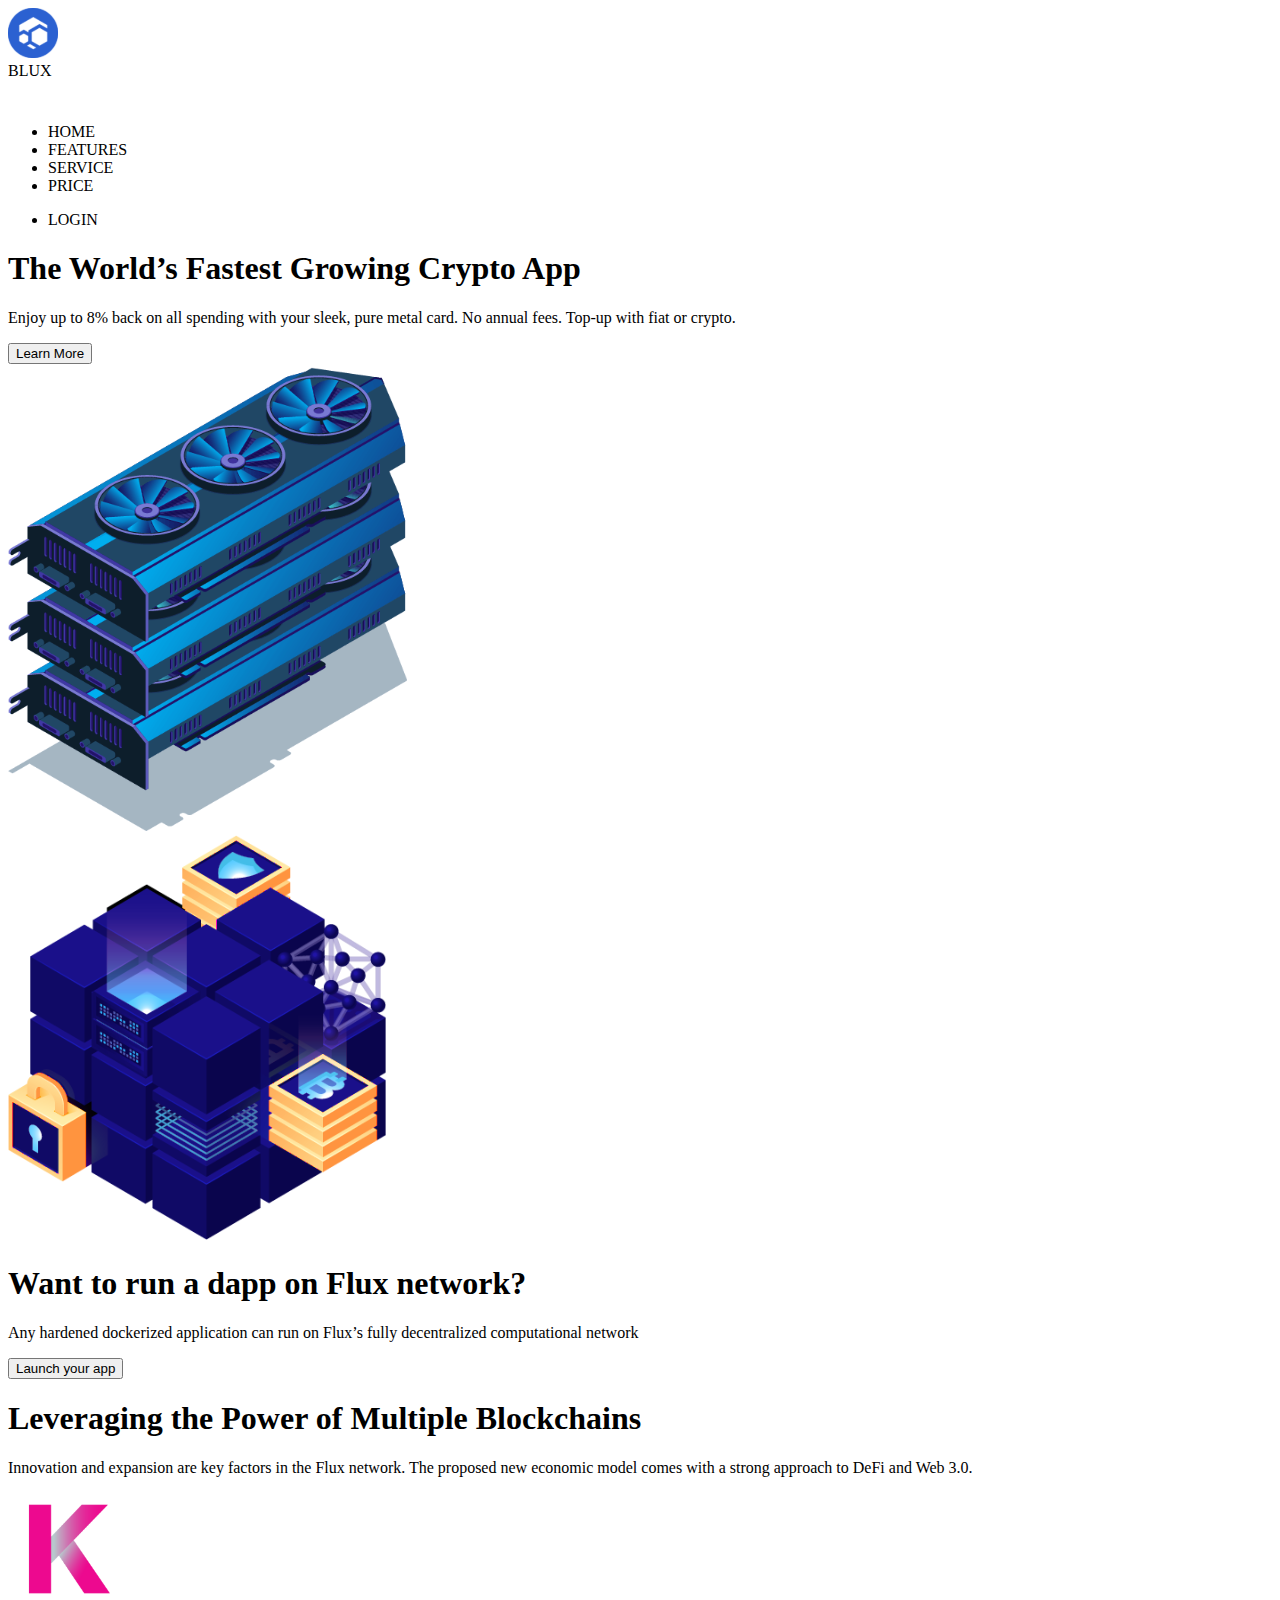
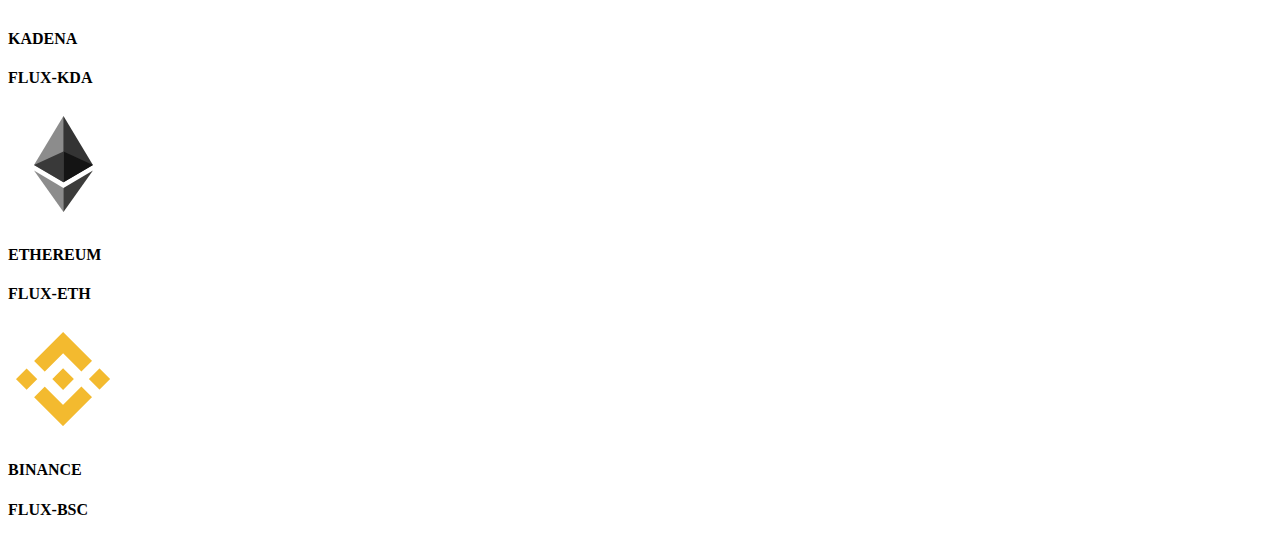
==== index.html @ 5a818ca9 "add required html, icons and images" ====
<!DOCTYPE html>
<html lang="en">
  <head>
    <meta charset="UTF-8" />
    <meta http-equiv="X-UA-Compatible" content="IE=edge" />
    <meta name="viewport" content="width=device-width, initial-scale=1.0" />
    <title>BLUX</title>
    <link rel="stylesheet" href="/style/style.css" />
  </head>
  <body>
    <div class="container">
      <header>
        <div class="logo">
          <a href="#"><img src="/icons/Flux 1.svg" alt="BLUX" /></a>
          <div class="logo-text">BLUX</div>
        </div>
        <img src="/icons/Menu.svg" alt="Menu" class="menu-btn" />
        <nav class="nav-elements">
          <ul>
            <li>HOME</li>
            <li>FEATURES</li>
            <li>SERVICE</li>
            <li>PRICE</li>
          </ul>
          <ul class="login-nav">
            <li>LOGIN</li>
          </ul>
        </nav>
      </header>
      <main>
        <section class="home-section" id="HOME">
          <div class="home-content">
            <h1>The World’s Fastest Growing Crypto App</h1>
            <p>
              Enjoy up to 8% back on all spending with your sleek, pure metal
              card. No annual fees. Top-up with fiat or crypto.
            </p>
            <button>Learn More</button>
          </div>

          <img src="/images/Crypto-home 1.svg" alt="" class="home-image" />
        </section>

        <section class="features-section" id="FEATURES">
          <img src="/images/Security 1.svg" alt="Security" />
          <div class="features-content">
            <h1>Want to run a dapp on Flux network?</h1>
            <p>
              Any hardened dockerized application can run on Flux’s fully
              decentralized computational network
            </p>
            <button>Launch your app</button>
          </div>
        </section>

        <section class="service-section" id="SERVICE">
          <h1>Leveraging the Power of Multiple Blockchains</h1>
          <p>
            Innovation and expansion are key factors in the Flux network. The
            proposed new economic model comes with a strong approach to DeFi and
            Web 3.0.
          </p>
        </section>

        <section class="price-section" id="PRICE">
          <div class="card">
            <img src="/icons/KADENA 1.svg" alt="Kadena" />
            <h4>KADENA</h4>
            <h4>FLUX-KDA</h4>
          </div>
          <div class="card">
            <img src="/icons/ETHEREUM.svg" alt="Ethereum" />
            <h4>ETHEREUM</h4>
            <h4>FLUX-ETH</h4>
          </div>
          <div class="card">
            <img src="/icons/BINANCE.svg" alt="Binance" />
            <h4>BINANCE</h4>
            <h4>FLUX-BSC</h4>
          </div>
        </section>
      </main>
    </div>
  </body>
</html>
---- style/style.css ----
:root {
  --primary-color: #2b61d1;
}
/*# sourceMappingURL=style.css.map */
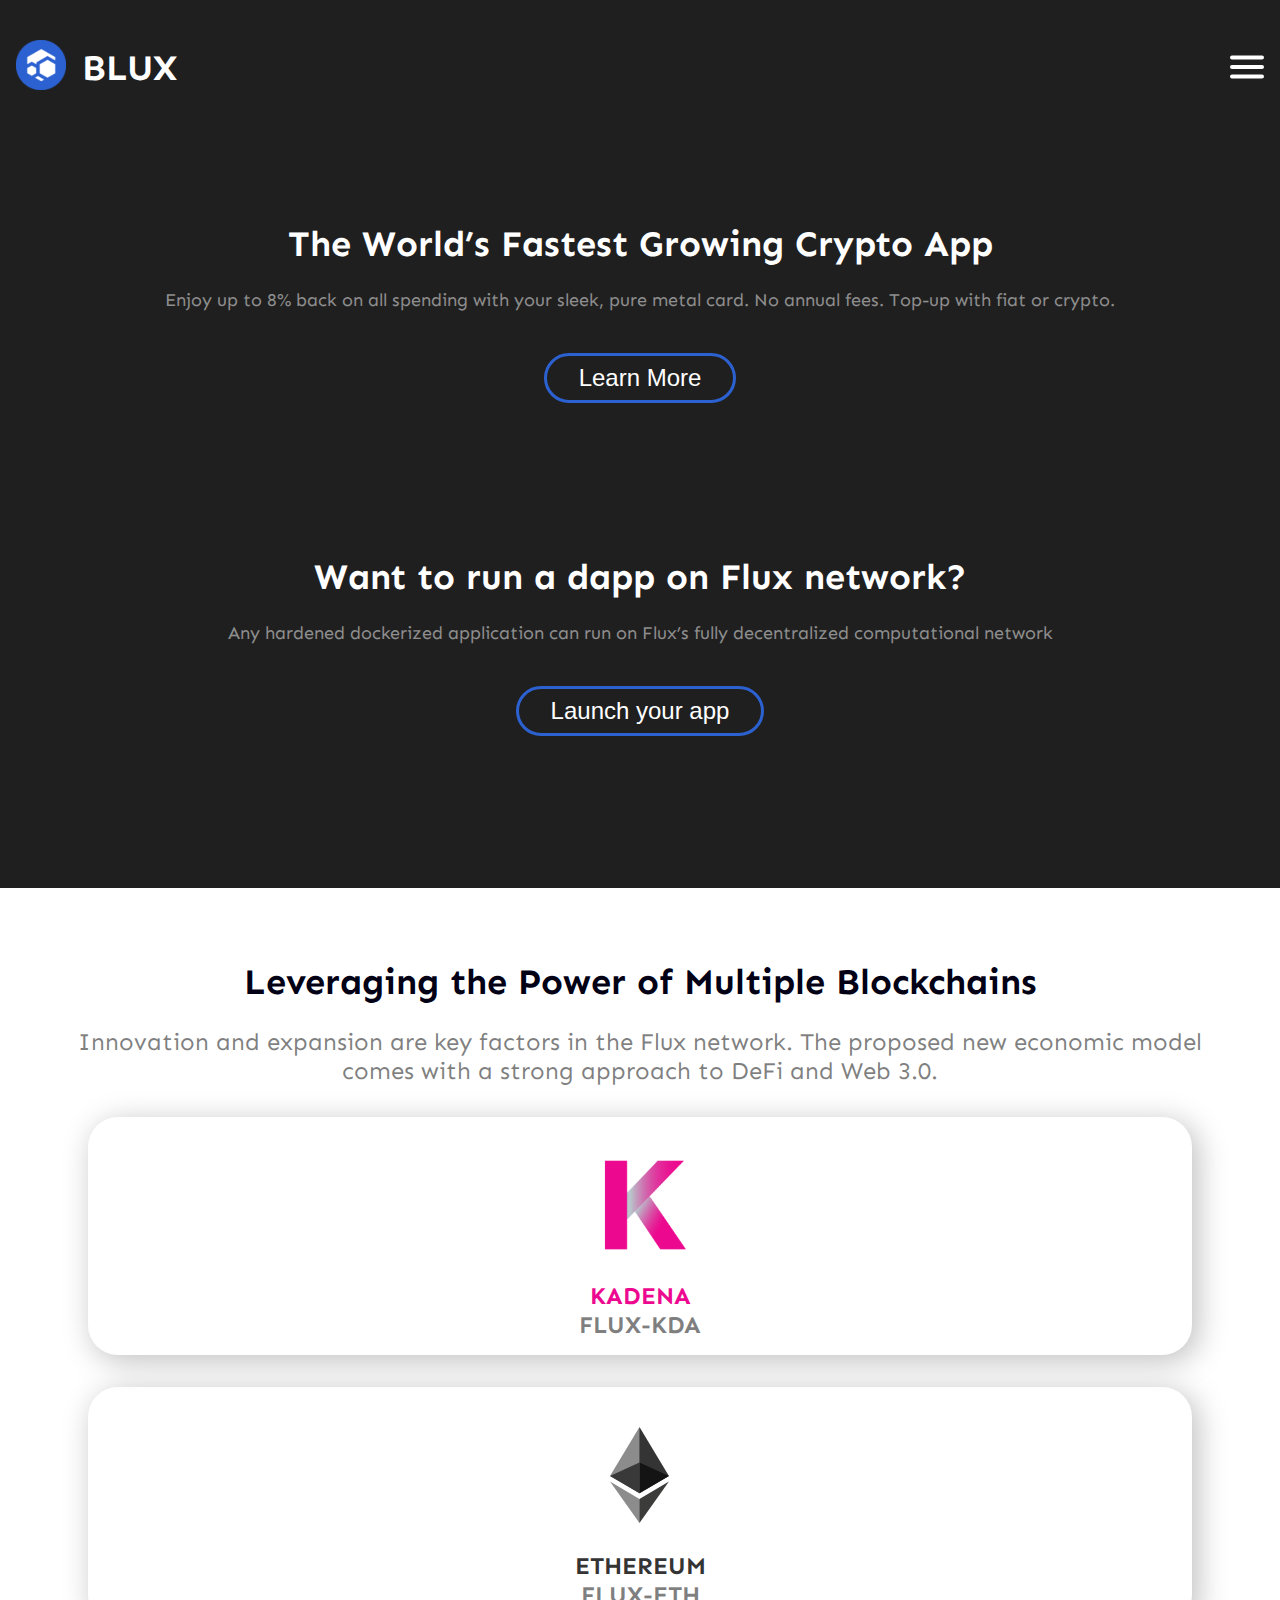
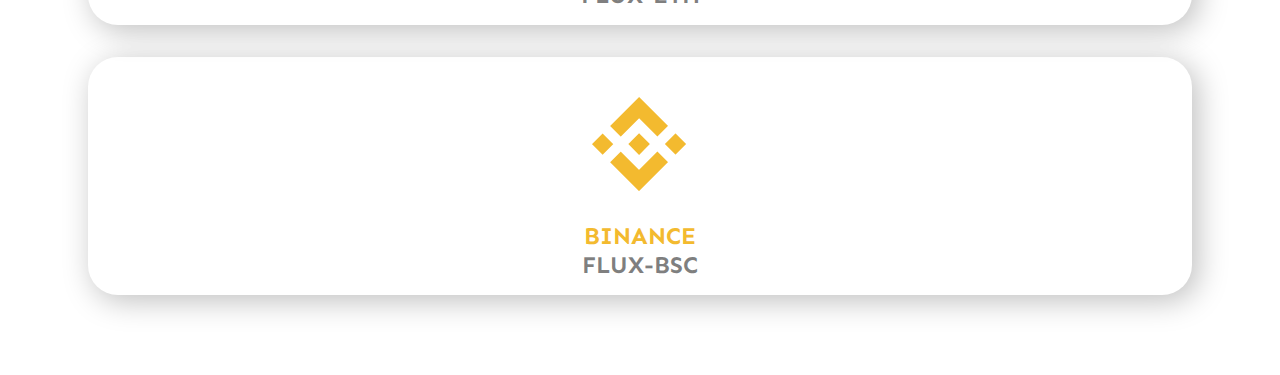
==== commit 3a328e1d: "add sass style for the mobile" ====
--- a/index.html
+++ b/index.html
@@ -5,16 +5,16 @@
     <meta http-equiv="X-UA-Compatible" content="IE=edge" />
     <meta name="viewport" content="width=device-width, initial-scale=1.0" />
     <title>BLUX</title>
-    <link rel="stylesheet" href="/style/style.css" />
+    <link rel="stylesheet" href="./style/style.css" />
   </head>
   <body>
     <div class="container">
       <header>
         <div class="logo">
-          <a href="#"><img src="/icons/Flux 1.svg" alt="BLUX" /></a>
+          <a href="#"><img src="./icons/Flux 1.svg" alt="BLUX" /></a>
           <div class="logo-text">BLUX</div>
         </div>
-        <img src="/icons/Menu.svg" alt="Menu" class="menu-btn" />
+        <img src="./icons/Menu.svg" alt="Menu" class="menu-btn" />
         <nav class="nav-elements">
           <ul>
             <li>HOME</li>
@@ -38,11 +38,11 @@
             <button>Learn More</button>
           </div>
 
-          <img src="/images/Crypto-home 1.svg" alt="" class="home-image" />
+          <img src="./images/Crypto-home 1.svg" alt="" class="home-image" />
         </section>
 
         <section class="features-section" id="FEATURES">
-          <img src="/images/Security 1.svg" alt="Security" />
+          <img src="./images/Security 1.svg" alt="Security" />
           <div class="features-content">
             <h1>Want to run a dapp on Flux network?</h1>
             <p>
@@ -52,33 +52,34 @@
             <button>Launch your app</button>
           </div>
         </section>
+        <div class="section-two">
+          <section class="service-section" id="SERVICE">
+            <h1>Leveraging the Power of Multiple Blockchains</h1>
+            <p>
+              Innovation and expansion are key factors in the Flux network. The
+              proposed new economic model comes with a strong approach to DeFi
+              and Web 3.0.
+            </p>
+          </section>
 
-        <section class="service-section" id="SERVICE">
-          <h1>Leveraging the Power of Multiple Blockchains</h1>
-          <p>
-            Innovation and expansion are key factors in the Flux network. The
-            proposed new economic model comes with a strong approach to DeFi and
-            Web 3.0.
-          </p>
-        </section>
-
-        <section class="price-section" id="PRICE">
-          <div class="card">
-            <img src="/icons/KADENA 1.svg" alt="Kadena" />
-            <h4>KADENA</h4>
-            <h4>FLUX-KDA</h4>
-          </div>
-          <div class="card">
-            <img src="/icons/ETHEREUM.svg" alt="Ethereum" />
-            <h4>ETHEREUM</h4>
-            <h4>FLUX-ETH</h4>
-          </div>
-          <div class="card">
-            <img src="/icons/BINANCE.svg" alt="Binance" />
-            <h4>BINANCE</h4>
-            <h4>FLUX-BSC</h4>
-          </div>
-        </section>
+          <section class="price-section" id="PRICE">
+            <div class="card">
+              <img src="./icons/KADENA 1.svg" alt="Kadena" />
+              <h4 class="kadena">KADENA</h4>
+              <h4 class="card-flux">FLUX-KDA</h4>
+            </div>
+            <div class="card">
+              <img src="./icons/ETHEREUM.svg" alt="Ethereum" />
+              <h4 class="ethereum">ETHEREUM</h4>
+              <h4 class="card-flux">FLUX-ETH</h4>
+            </div>
+            <div class="card">
+              <img src="./icons/BINANCE.svg" alt="Binance" />
+              <h4 class="binance">BINANCE</h4>
+              <h4 class="card-flux">FLUX-BSC</h4>
+            </div>
+          </section>
+        </div>
       </main>
     </div>
   </body>
--- a/style/style.css
+++ b/style/style.css
@@ -1,4 +1,126 @@
+@import url("https://fonts.googleapis.com/css2?family=Sen:wght@400;700&display=swap");
 :root {
   --primary-color: #2b61d1;
 }
+
+body {
+  background-color: #201f1f;
+  color: #ffffff;
+  font-family: "Sen", sans-serif;
+  margin: 0px;
+}
+
+h1 {
+  font-size: 36px;
+}
+
+h4 {
+  font-size: 24px;
+  padding: 0;
+  margin: 0;
+}
+
+p {
+  font-size: 18px;
+  color: rgba(255, 255, 255, 0.5);
+}
+
+button {
+  border: var(--primary-color) 0.2rem solid;
+  border-radius: 60px;
+  color: #ffffff;
+  background-color: rgba(0, 0, 0, 0);
+  font-size: 24px;
+  padding: 0.5rem 2rem;
+  margin: 1.5rem 0;
+}
+
+header {
+  margin: 2.5rem 1rem;
+  display: -webkit-box;
+  display: -ms-flexbox;
+  display: flex;
+  -webkit-box-pack: justify;
+      -ms-flex-pack: justify;
+          justify-content: space-between;
+}
+
+header .nav-elements {
+  display: none;
+}
+
+header .logo {
+  display: -webkit-box;
+  display: -ms-flexbox;
+  display: flex;
+  -webkit-box-align: center;
+      -ms-flex-align: center;
+          align-items: center;
+  gap: 1rem;
+}
+
+header .logo .logo-text {
+  font-weight: bold;
+  font-size: 36px;
+}
+
+.home-section {
+  text-align: center;
+  margin: 8rem 4rem;
+}
+
+.home-section img {
+  display: none;
+}
+
+.features-section {
+  text-align: center;
+  margin: 8rem 4rem;
+}
+
+.features-section img {
+  display: none;
+}
+
+.section-two {
+  margin: 0;
+  padding: 0;
+  background-color: #ffffff;
+  color: #020015;
+  text-align: center;
+  padding: 3rem 3.5rem;
+}
+
+.section-two p {
+  color: rgba(0, 0, 0, 0.5);
+  font-size: 24px;
+}
+
+.section-two .price-section .card {
+  margin: 2rem;
+  border-radius: 30px;
+  -webkit-box-shadow: 5.27px 5.27px 30px rgba(0, 0, 0, 0.25);
+          box-shadow: 5.27px 5.27px 30px rgba(0, 0, 0, 0.25);
+  padding: 1rem 0;
+}
+
+.section-two .price-section .card .card-flux {
+  color: rgba(0, 0, 0, 0.5);
+}
+
+.section-two .price-section .card img {
+  margin: 1rem 0;
+}
+
+.section-two .price-section .card .kadena {
+  color: #ed098f;
+}
+
+.section-two .price-section .card .ethereum {
+  color: #343434;
+}
+
+.section-two .price-section .card .binance {
+  color: #f3ba2f;
+}
 /*# sourceMappingURL=style.css.map */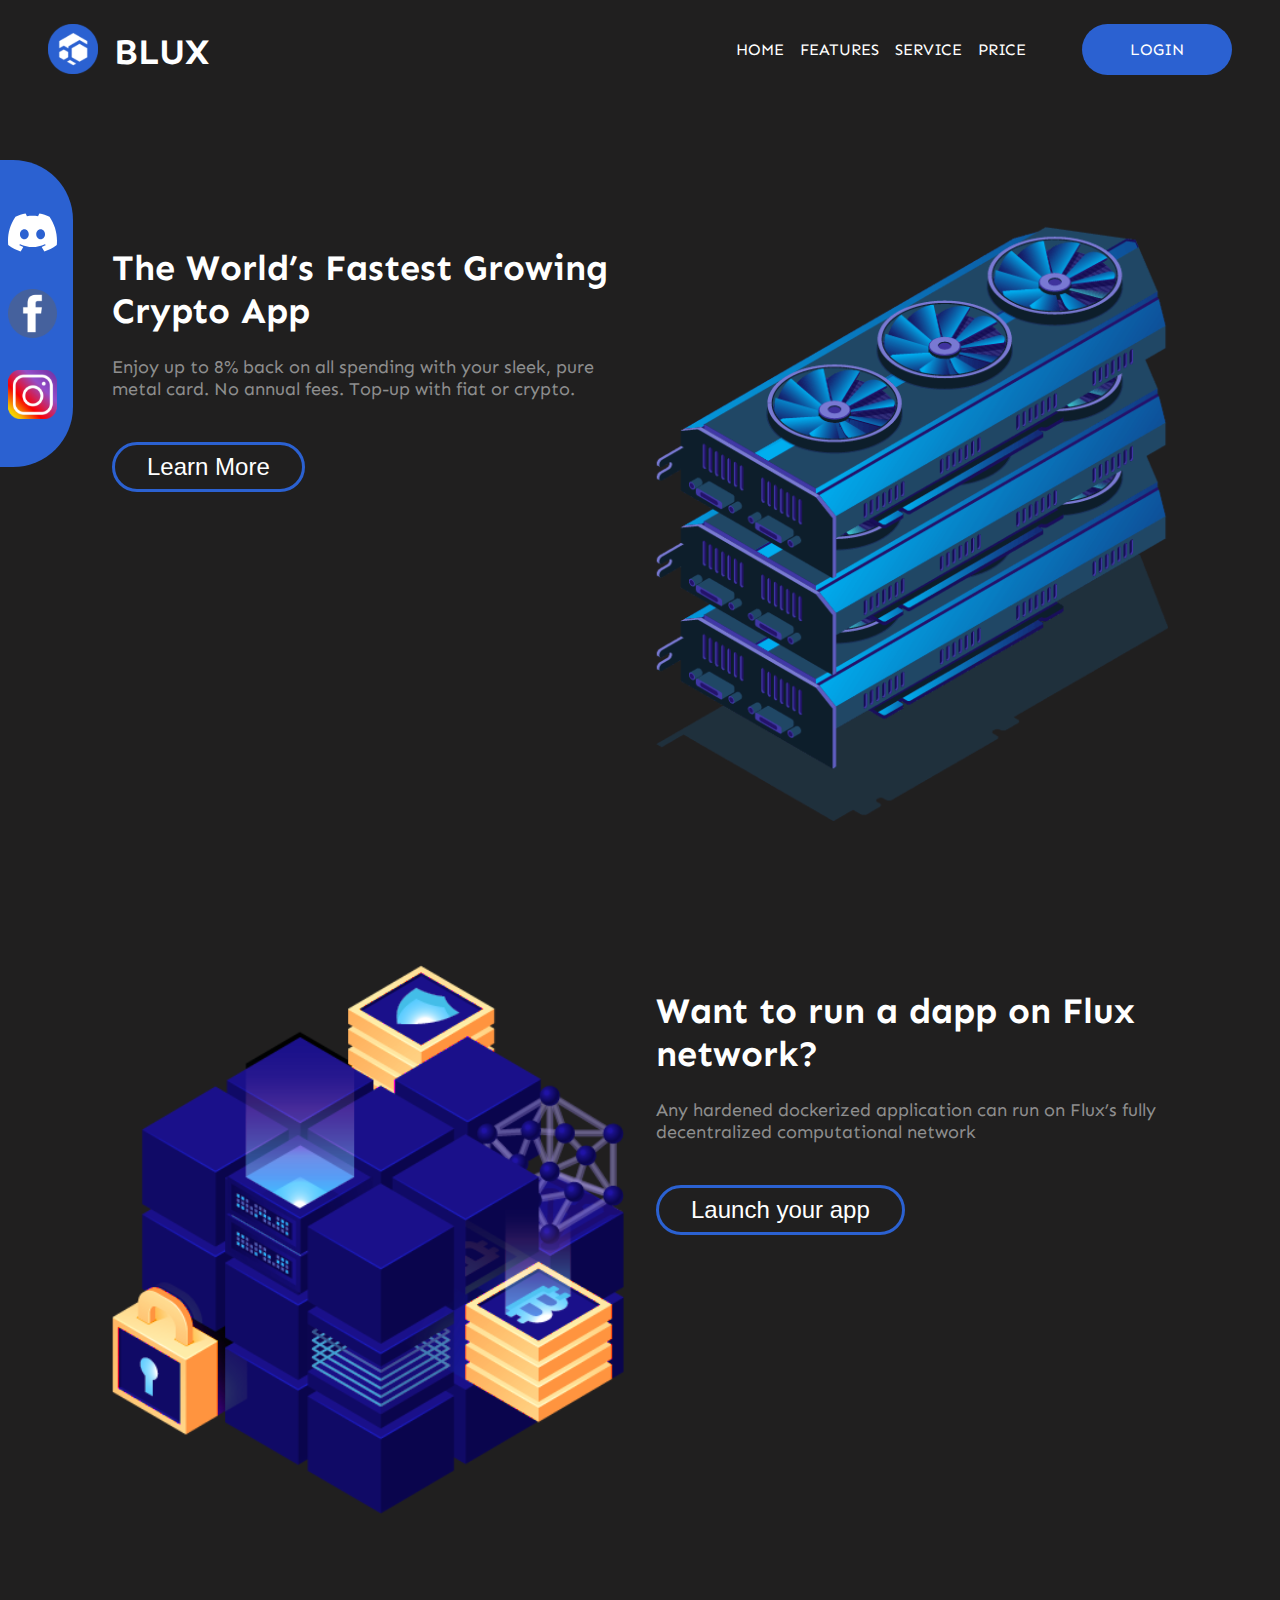
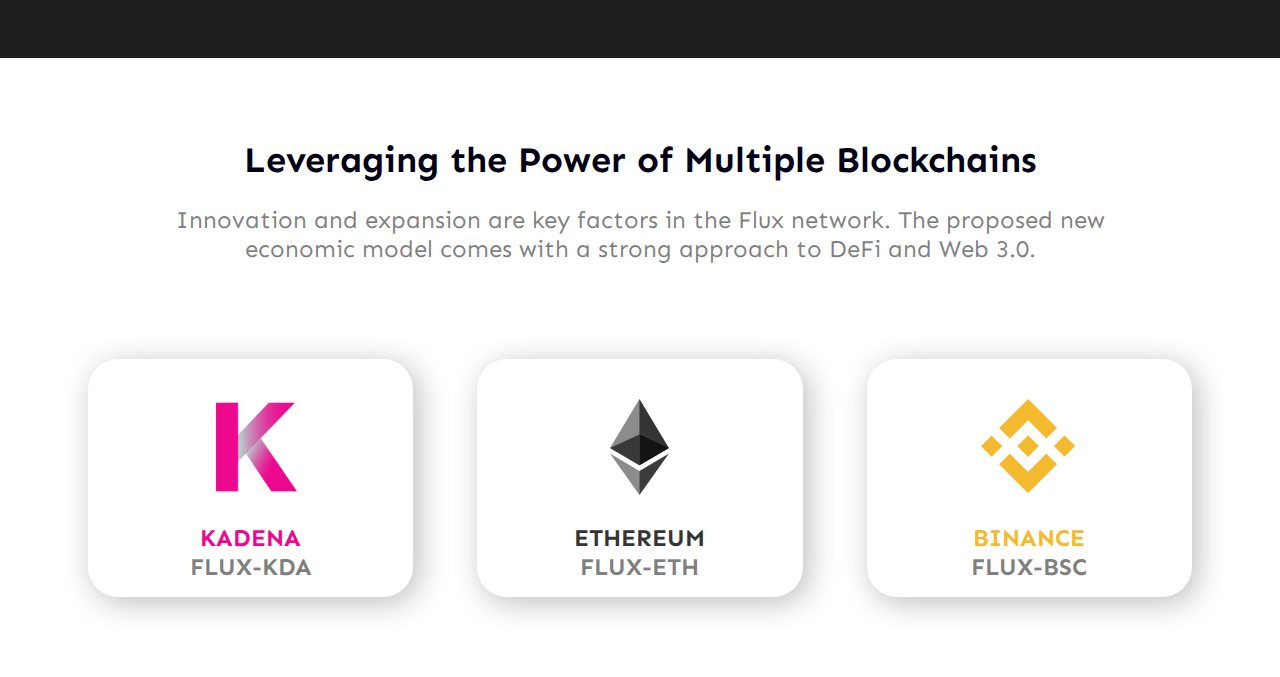
==== commit 9523a3f1: "add sass for the tablet and desktop version" ====
--- a/index.html
+++ b/index.html
@@ -16,18 +16,26 @@
         </div>
         <img src="./icons/Menu.svg" alt="Menu" class="menu-btn" />
         <nav class="nav-elements">
+          <div class="close-btn">&times;</div>
           <ul>
-            <li>HOME</li>
-            <li>FEATURES</li>
-            <li>SERVICE</li>
-            <li>PRICE</li>
+            <li><a href="#">HOME</a></li>
+            <li><a href="#">FEATURES</a></li>
+            <li><a href="#">SERVICE</a></li>
+            <li><a href="#">PRICE</a></li>
           </ul>
           <ul class="login-nav">
-            <li>LOGIN</li>
+            <li><a href="#" class="login">LOGIN</a></li>
           </ul>
         </nav>
       </header>
       <main>
+        <div class="social">
+          <div class="social-icon">
+            <img src="./icons/discord-icon 1.svg" alt="discord" />
+            <img src="./icons/facebook 1.svg" alt="facebook" />
+            <img src="./icons/instagram 1.svg" alt="instagram" />
+          </div>
+        </div>
         <section class="home-section" id="HOME">
           <div class="home-content">
             <h1>The World’s Fastest Growing Crypto App</h1>
@@ -42,7 +50,11 @@
         </section>
 
         <section class="features-section" id="FEATURES">
-          <img src="./images/Security 1.svg" alt="Security" />
+          <img
+            src="./images/Security 1.svg"
+            alt="Security"
+            class="features-image"
+          />
           <div class="features-content">
             <h1>Want to run a dapp on Flux network?</h1>
             <p>
--- a/style/style.css
+++ b/style/style.css
@@ -8,6 +8,15 @@
   color: #ffffff;
   font-family: "Sen", sans-serif;
   margin: 0px;
+}
+
+li {
+  list-style: none;
+}
+
+a {
+  text-decoration: none;
+  color: #ffffff;
 }
 
 h1 {
@@ -69,7 +78,11 @@
   margin: 8rem 4rem;
 }
 
-.home-section img {
+.home-section .home-image {
+  display: none;
+}
+
+.home-section .social {
   display: none;
 }
 
@@ -78,7 +91,7 @@
   margin: 8rem 4rem;
 }
 
-.features-section img {
+.features-section .features-image {
   display: none;
 }
 
@@ -123,4 +136,169 @@
 .section-two .price-section .card .binance {
   color: #f3ba2f;
 }
+
+.nav-elements.nav {
+  background-color: #201f1f;
+  position: absolute;
+  top: 0;
+  right: 0;
+  z-index: 999;
+  height: 100%;
+  width: 66%;
+  display: -webkit-box;
+  display: -ms-flexbox;
+  display: flex;
+  -webkit-box-orient: vertical;
+  -webkit-box-direction: normal;
+      -ms-flex-direction: column;
+          flex-direction: column;
+  -webkit-box-align: start;
+      -ms-flex-align: start;
+          align-items: flex-start;
+  padding: 1rem;
+  gap: 1rem;
+}
+
+.nav-elements.nav .login-nav .login {
+  border-radius: 60px;
+  padding: 1rem 3rem;
+  background-color: var(--primary-color);
+}
+
+.nav-elements.nav li {
+  font-size: 2rem;
+}
+
+.nav-elements.nav .close-btn {
+  -ms-flex-item-align: end;
+      align-self: flex-end;
+}
+
+.nav-elements.nav ul {
+  display: -webkit-box;
+  display: -ms-flexbox;
+  display: flex;
+  -webkit-box-orient: vertical;
+  -webkit-box-direction: normal;
+      -ms-flex-direction: column;
+          flex-direction: column;
+  gap: 1rem;
+}
+
+@media all and (min-width: 768px) {
+  header {
+    margin: 2rem 4rem;
+  }
+  .home-section,
+  .features-section {
+    margin: 5rem 16rem;
+  }
+  .service-section,
+  .price-section {
+    margin: 2rem 7rem;
+    margin-bottom: 4rem;
+  }
+  .social {
+    display: block;
+    position: absolute;
+    background-color: var(--primary-color);
+    top: 10rem;
+    left: -5rem;
+    border-radius: 60px;
+    padding: 3rem 1rem;
+  }
+  .social .social-icon {
+    padding: 0;
+    padding-left: 4.5rem;
+    display: -webkit-box;
+    display: -ms-flexbox;
+    display: flex;
+    -webkit-box-orient: vertical;
+    -webkit-box-direction: normal;
+        -ms-flex-direction: column;
+            flex-direction: column;
+    -webkit-box-pack: end;
+        -ms-flex-pack: end;
+            justify-content: flex-end;
+    gap: 2rem;
+  }
+}
+
+@media all and (min-width: 1024px) {
+  header {
+    margin: 1.5rem 3rem;
+  }
+  header .menu-btn {
+    display: none;
+  }
+  header .nav-elements {
+    display: -webkit-box;
+    display: -ms-flexbox;
+    display: flex;
+    gap: 1rem;
+  }
+  header .nav-elements .close-btn {
+    display: none;
+  }
+  header .nav-elements ul {
+    display: -webkit-box;
+    display: -ms-flexbox;
+    display: flex;
+    gap: 1rem;
+  }
+  header .nav-elements .login-nav .login {
+    border-radius: 60px;
+    padding: 1rem 3rem;
+    background-color: var(--primary-color);
+  }
+  .home-section {
+    margin: 9rem 7rem;
+    display: -webkit-box;
+    display: -ms-flexbox;
+    display: flex;
+    gap: 2rem;
+  }
+  .home-section .home-image {
+    display: block;
+    -webkit-box-flex: 1;
+        -ms-flex: 1;
+            flex: 1;
+  }
+  .home-section .home-content {
+    -webkit-box-flex: 1;
+        -ms-flex: 1;
+            flex: 1;
+    text-align: left;
+  }
+  .features-section {
+    margin: 9rem 7rem;
+    display: -webkit-box;
+    display: -ms-flexbox;
+    display: flex;
+    gap: 2rem;
+  }
+  .features-section .features-image {
+    display: block;
+    -webkit-box-flex: 1;
+        -ms-flex: 1;
+            flex: 1;
+  }
+  .features-section .features-content {
+    -webkit-box-flex: 1;
+        -ms-flex: 1;
+            flex: 1;
+    text-align: left;
+  }
+  .price-section {
+    margin: 0;
+    display: -webkit-box;
+    display: -ms-flexbox;
+    display: flex;
+  }
+  .price-section .card {
+    -webkit-box-flex: 1;
+        -ms-flex: 1;
+            flex: 1;
+  }
+}
 /*# sourceMappingURL=style.css.map */